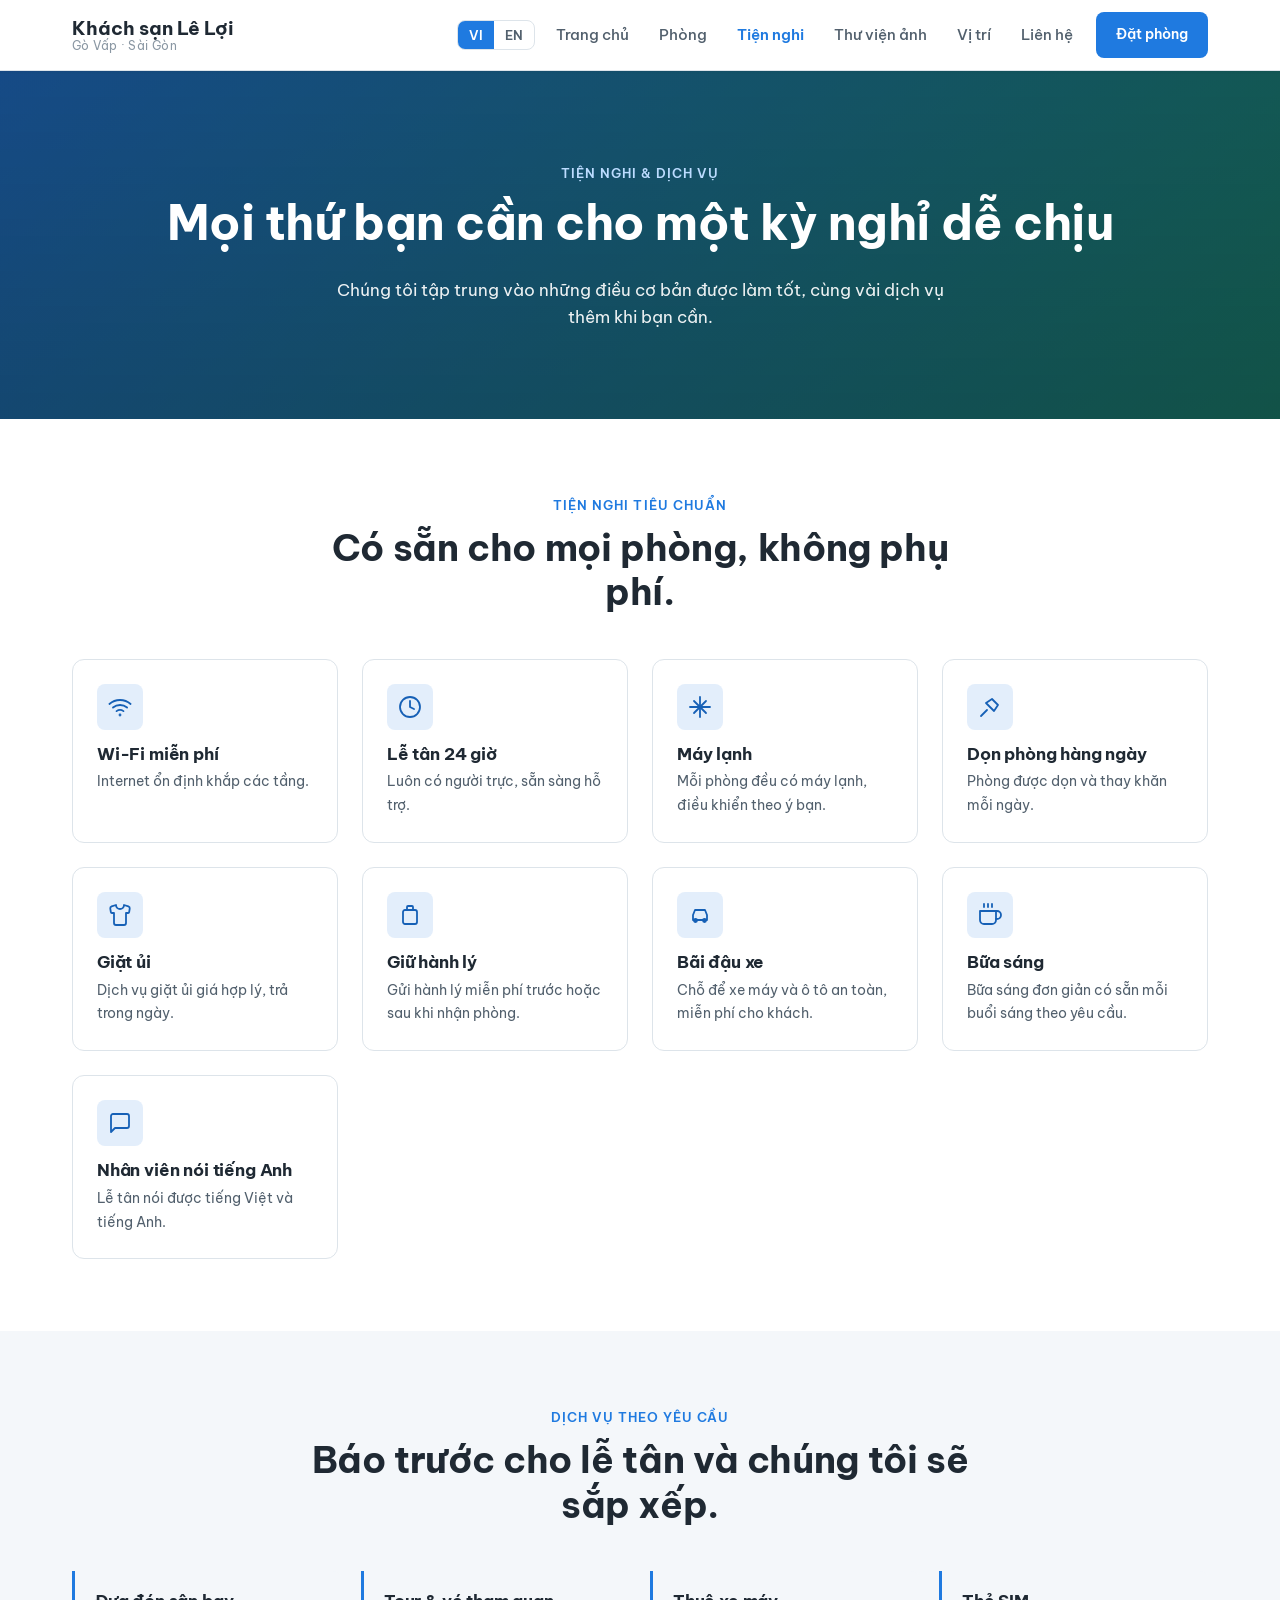
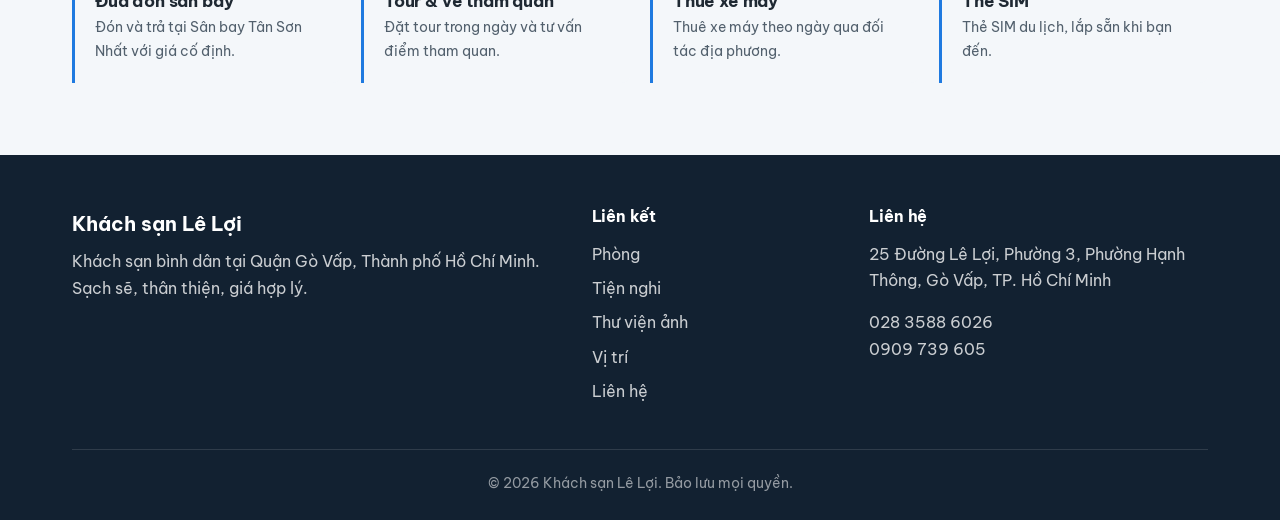
==== amenities.html @ 5da3d894 "Rebrand to Le Loi Hotel with real address and phone numbers - Rename hotel from Khách sạn Đại Nghĩa " ====
<!doctype html>
<html lang="vi">
<head>
  <meta charset="utf-8">
  <meta name="viewport" content="width=device-width, initial-scale=1">
  <title>Tiện nghi — Khách sạn Lê Lợi</title>
  <meta name="description" content="Wi-Fi miễn phí, lễ tân 24 giờ, máy lạnh, dọn phòng hàng ngày và nhiều tiện nghi khác.">
  <meta name="theme-color" content="#1f7ae0">
  <link rel="icon" href="data:image/svg+xml,%3Csvg xmlns='http://www.w3.org/2000/svg' viewBox='0 0 100 100'%3E%3Crect width='100' height='100' rx='20' fill='%231f7ae0'/%3E%3Ctext x='50' y='70' font-family='Segoe UI,sans-serif' font-size='58' font-weight='700' fill='white' text-anchor='middle'%3EL%3C/text%3E%3C/svg%3E">
  <link rel="preconnect" href="https://fonts.googleapis.com">
  <link rel="preconnect" href="https://fonts.gstatic.com" crossorigin>
  <link href="https://fonts.googleapis.com/css2?family=Be+Vietnam+Pro:wght@400;500;600;700&display=swap" rel="stylesheet">
  <link rel="stylesheet" href="css/style.css">
</head>
<body data-title-key="meta.title.amen">
  <!-- NAV -->
  <header class="nav" role="banner">
    <div class="container">
      <div class="nav__inner">
        <a href="index.html" class="nav__brand">
          <span class="nav__brand-name">Khách sạn Lê Lợi</span>
          <span class="nav__brand-tag" data-i18n="brand.tag">Gò Vấp · Sài Gòn</span>
        </a>
        <div class="nav__right">
          <div class="lang-switch" role="group" aria-label="Language">
            <button class="lang-switch__btn is-active" data-lang="vi" type="button">VI</button>
            <button class="lang-switch__btn" data-lang="en" type="button">EN</button>
          </div>
          <button class="nav__toggle" type="button" aria-label="Menu" aria-expanded="false">
            <span></span><span></span><span></span>
          </button>
          <nav class="nav__menu" aria-label="Main">
            <a href="index.html" class="nav__link" data-i18n="nav.home">Trang chủ</a>
            <a href="rooms.html" class="nav__link" data-i18n="nav.rooms">Phòng</a>
            <a href="amenities.html" class="nav__link is-active" data-i18n="nav.amenities">Tiện nghi</a>
            <a href="gallery.html" class="nav__link" data-i18n="nav.gallery">Thư viện ảnh</a>
            <a href="location.html" class="nav__link" data-i18n="nav.location">Vị trí</a>
            <a href="contact.html" class="nav__link" data-i18n="nav.contact">Liên hệ</a>
            <a href="index.html#booking" class="btn btn--primary btn--sm nav__cta" data-i18n="nav.book">Đặt phòng</a>
          </nav>
        </div>
      </div>
    </div>
  </header>

  <section class="page-hero">
    <div class="container">
      <span class="eyebrow" data-i18n="amen.eyebrow">Tiện nghi & dịch vụ</span>
      <h1 data-i18n="amen.title">Mọi thứ bạn cần cho một kỳ nghỉ dễ chịu</h1>
      <p data-i18n="amen.lead">Chúng tôi tập trung vào những điều cơ bản được làm tốt, cùng vài dịch vụ thêm khi bạn cần.</p>
    </div>
  </section>

  <section class="section">
    <div class="container">
      <div class="section-header reveal">
        <span class="eyebrow" data-i18n="amen.includedTitle">Tiện nghi tiêu chuẩn</span>
        <h2 data-i18n="amen.includedLead">Có sẵn cho mọi phòng, không phụ phí.</h2>
      </div>
      <div class="feature-grid">
        <div class="feature reveal"><div class="feature__icon"><svg viewBox="0 0 24 24" fill="none" stroke="currentColor" stroke-width="1.8" stroke-linecap="round" stroke-linejoin="round"><path d="M5 12.55a11 11 0 0 1 14.08 0"/><path d="M1.42 9a16 16 0 0 1 21.16 0"/><path d="M8.53 16.11a6 6 0 0 1 6.95 0"/><circle cx="12" cy="20" r="0.5" fill="currentColor"/></svg></div><h3 data-i18n="amen.wifi">Wi-Fi miễn phí</h3><p data-i18n="amen.wifiP">Internet ổn định khắp các tầng.</p></div>
        <div class="feature reveal"><div class="feature__icon"><svg viewBox="0 0 24 24" fill="none" stroke="currentColor" stroke-width="1.8" stroke-linecap="round" stroke-linejoin="round"><circle cx="12" cy="12" r="10"/><polyline points="12 6 12 12 16 14"/></svg></div><h3 data-i18n="amen.desk">Lễ tân 24 giờ</h3><p data-i18n="amen.deskP">Luôn có người trực, sẵn sàng hỗ trợ.</p></div>
        <div class="feature reveal"><div class="feature__icon"><svg viewBox="0 0 24 24" fill="none" stroke="currentColor" stroke-width="1.8" stroke-linecap="round" stroke-linejoin="round"><line x1="2" y1="12" x2="22" y2="12"/><line x1="12" y1="2" x2="12" y2="22"/><path d="M6 6l12 12M18 6L6 18"/></svg></div><h3 data-i18n="amen.ac">Máy lạnh</h3><p data-i18n="amen.acP">Mỗi phòng đều có máy lạnh, điều khiển theo ý bạn.</p></div>
        <div class="feature reveal"><div class="feature__icon"><svg viewBox="0 0 24 24" fill="none" stroke="currentColor" stroke-width="1.8" stroke-linecap="round" stroke-linejoin="round"><path d="M3 21l6-6"/><path d="M14 4l6 6-4 6-8-8z"/></svg></div><h3 data-i18n="amen.clean">Dọn phòng hàng ngày</h3><p data-i18n="amen.cleanP">Phòng được dọn và thay khăn mỗi ngày.</p></div>
        <div class="feature reveal"><div class="feature__icon"><svg viewBox="0 0 24 24" fill="none" stroke="currentColor" stroke-width="1.8" stroke-linecap="round" stroke-linejoin="round"><path d="M20.38 3.46 16 2a4 4 0 0 1-8 0L3.62 3.46a2 2 0 0 0-1.34 2.23l.58 3.47a1 1 0 0 0 .99.84H6v10a2 2 0 0 0 2 2h8a2 2 0 0 0 2-2V10h2.15a1 1 0 0 0 .99-.84l.58-3.47a2 2 0 0 0-1.34-2.23z"/></svg></div><h3 data-i18n="amen.laundry">Giặt ủi</h3><p data-i18n="amen.laundryP">Dịch vụ giặt ủi giá hợp lý, trả trong ngày.</p></div>
        <div class="feature reveal"><div class="feature__icon"><svg viewBox="0 0 24 24" fill="none" stroke="currentColor" stroke-width="1.8" stroke-linecap="round" stroke-linejoin="round"><rect x="5" y="7" width="14" height="14" rx="2"/><path d="M9 7V4a1 1 0 0 1 1-1h4a1 1 0 0 1 1 1v3"/></svg></div><h3 data-i18n="amen.luggage">Giữ hành lý</h3><p data-i18n="amen.luggageP">Gửi hành lý miễn phí trước hoặc sau khi nhận phòng.</p></div>
        <div class="feature reveal"><div class="feature__icon"><svg viewBox="0 0 24 24" fill="none" stroke="currentColor" stroke-width="1.8" stroke-linecap="round" stroke-linejoin="round"><path d="M5 17h14M5 17v-5l2-5h10l2 5v5"/><circle cx="7.5" cy="17.5" r="1.5"/><circle cx="16.5" cy="17.5" r="1.5"/></svg></div><h3 data-i18n="amen.parking">Bãi đậu xe</h3><p data-i18n="amen.parkingP">Chỗ để xe máy và ô tô an toàn, miễn phí cho khách.</p></div>
        <div class="feature reveal"><div class="feature__icon"><svg viewBox="0 0 24 24" fill="none" stroke="currentColor" stroke-width="1.8" stroke-linecap="round" stroke-linejoin="round"><path d="M18 8h1a4 4 0 0 1 0 8h-1"/><path d="M2 8h16v9a4 4 0 0 1-4 4H6a4 4 0 0 1-4-4z"/><line x1="6" y1="1" x2="6" y2="4"/><line x1="10" y1="1" x2="10" y2="4"/><line x1="14" y1="1" x2="14" y2="4"/></svg></div><h3 data-i18n="amen.breakfast">Bữa sáng</h3><p data-i18n="amen.breakfastP">Bữa sáng đơn giản có sẵn mỗi buổi sáng theo yêu cầu.</p></div>
        <div class="feature reveal"><div class="feature__icon"><svg viewBox="0 0 24 24" fill="none" stroke="currentColor" stroke-width="1.8" stroke-linecap="round" stroke-linejoin="round"><path d="M21 15a2 2 0 0 1-2 2H7l-4 4V5a2 2 0 0 1 2-2h14a2 2 0 0 1 2 2z"/></svg></div><h3 data-i18n="amen.english">Nhân viên nói tiếng Anh</h3><p data-i18n="amen.englishP">Lễ tân nói được tiếng Việt và tiếng Anh.</p></div>
      </div>
    </div>
  </section>

  <section class="section section--soft">
    <div class="container">
      <div class="section-header reveal">
        <span class="eyebrow" data-i18n="amen.servTitle">Dịch vụ theo yêu cầu</span>
        <h2 data-i18n="amen.servLead">Báo trước cho lễ tân và chúng tôi sẽ sắp xếp.</h2>
      </div>
      <div class="services-list reveal">
        <div class="service-item"><h4 data-i18n="amen.airport">Đưa đón sân bay</h4><p data-i18n="amen.airportP">Đón và trả tại Sân bay Tân Sơn Nhất với giá cố định.</p></div>
        <div class="service-item"><h4 data-i18n="amen.tour">Tour & vé tham quan</h4><p data-i18n="amen.tourP">Đặt tour trong ngày và tư vấn điểm tham quan.</p></div>
        <div class="service-item"><h4 data-i18n="amen.moto">Thuê xe máy</h4><p data-i18n="amen.motoP">Thuê xe máy theo ngày qua đối tác địa phương.</p></div>
        <div class="service-item"><h4 data-i18n="amen.sim">Thẻ SIM</h4><p data-i18n="amen.simP">Thẻ SIM du lịch, lắp sẵn khi bạn đến.</p></div>
      </div>
    </div>
  </section>


  <!-- FOOTER -->
  <footer class="footer">
    <div class="container">
      <div class="footer__grid">
        <div>
          <div class="footer__brand-name">Khách sạn Lê Lợi</div>
          <p data-i18n="foot.about">Khách sạn bình dân tại Quận Gò Vấp, Thành phố Hồ Chí Minh. Sạch sẽ, thân thiện, giá hợp lý.</p>
        </div>
        <div>
          <h4 data-i18n="foot.links">Liên kết</h4>
          <ul class="footer__links">
            <li><a href="rooms.html" data-i18n="nav.rooms">Phòng</a></li>
            <li><a href="amenities.html" data-i18n="nav.amenities">Tiện nghi</a></li>
            <li><a href="gallery.html" data-i18n="nav.gallery">Thư viện ảnh</a></li>
            <li><a href="location.html" data-i18n="nav.location">Vị trí</a></li>
            <li><a href="contact.html" data-i18n="nav.contact">Liên hệ</a></li>
          </ul>
        </div>
        <div>
          <h4 data-i18n="foot.contact">Liên hệ</h4>
          <p data-i18n="foot.addr">Đường Lê Lợi, Quận Gò Vấp, TP. Hồ Chí Minh</p>
          <p>028 3588 6026<br>0909 739 605</p>
        </div>
      </div>
      <div class="footer__bottom">
        © <span data-year>2026</span> Khách sạn Lê Lợi. <span data-i18n="foot.rights">Bảo lưu mọi quyền.</span>
      </div>
    </div>
  </footer>

  <script src="js/i18n.js"></script>
  <script src="js/main.js"></script>
  <script src="js/booking.js"></script>

</body>
</html>
---- css/style.css ----
/* ==========================================================================
   Khách sạn Đại Nghĩa — Stylesheet
   Budget-friendly - clean, friendly, trustworthy. Blue accent.
   ========================================================================== */

/* --------------------------------------------------------------------------
   1. Design Tokens
   -------------------------------------------------------------------------- */
:root {
  /* Colors — clean & practical, blue accent signals trust/value */
  --color-bg: #ffffff;
  --color-bg-soft: #f4f7fa;
  --color-bg-muted: #eaf0f6;
  --color-text: #1f2933;
  --color-text-muted: #52606d;
  --color-text-light: #8a97a3;
  --color-accent: #1f7ae0;
  --color-accent-dark: #1660b6;
  --color-accent-soft: #e3eefb;
  --color-secondary: #16a34a;       /* green for "available / included" cues */
  --color-secondary-soft: #e4f6ea;
  --color-border: #dde4ea;
  --color-overlay: rgba(255, 255, 255, 0.95);
  --color-shadow: rgba(31, 41, 51, 0.07);
  --color-shadow-strong: rgba(31, 41, 51, 0.14);
  --color-success: #16a34a;
  --color-error: #d64545;

  /* Typography — friendly, legible, free of luxury serif */
  --font-heading: 'Be Vietnam Pro', 'Segoe UI', system-ui, sans-serif;
  --font-body: 'Be Vietnam Pro', 'Segoe UI', system-ui, sans-serif;

  /* Spacing */
  --section-padding-y: 72px;
  --section-padding-y-mobile: 44px;
  --container-max: 1180px;
  --container-pad: 22px;

  /* Effects — softer, simpler than luxury build */
  --radius-sm: 8px;
  --radius-md: 12px;
  --radius-lg: 16px;
  --radius-xl: 22px;
  --shadow-sm: 0 1px 3px var(--color-shadow);
  --shadow-md: 0 4px 16px var(--color-shadow);
  --shadow-lg: 0 10px 30px var(--color-shadow-strong);
  --transition: 200ms cubic-bezier(0.4, 0, 0.2, 1);
  --transition-slow: 400ms cubic-bezier(0.4, 0, 0.2, 1);
}

/* --------------------------------------------------------------------------
   2. Reset & Base
   -------------------------------------------------------------------------- */
*, *::before, *::after { box-sizing: border-box; }

html { scroll-behavior: smooth; -webkit-text-size-adjust: 100%; }

body {
  margin: 0;
  font-family: var(--font-body);
  font-size: 16px;
  line-height: 1.65;
  color: var(--color-text);
  background: var(--color-bg);
  -webkit-font-smoothing: antialiased;
  -moz-osx-font-smoothing: grayscale;
}

h1, h2, h3, h4 {
  font-family: var(--font-heading);
  font-weight: 700;
  line-height: 1.2;
  margin: 0 0 0.5em;
  color: var(--color-text);
  letter-spacing: -0.01em;
}
h1 { font-size: clamp(2rem, 5vw, 3rem); }
h2 { font-size: clamp(1.6rem, 3.5vw, 2.3rem); }
h3 { font-size: 1.25rem; }
h4 { font-size: 1.05rem; }

p { margin: 0 0 1rem; }
a { color: var(--color-accent); text-decoration: none; transition: color var(--transition); }
a:hover { color: var(--color-accent-dark); }
img { max-width: 100%; display: block; }
ul { margin: 0; padding: 0; list-style: none; }

:focus-visible {
  outline: 3px solid var(--color-accent);
  outline-offset: 2px;
  border-radius: 3px;
}

/* --------------------------------------------------------------------------
   3. Layout helpers
   -------------------------------------------------------------------------- */
.container {
  width: 100%;
  max-width: var(--container-max);
  margin: 0 auto;
  padding: 0 var(--container-pad);
}

.section { padding: var(--section-padding-y) 0; }
.section--soft { background: var(--color-bg-soft); }
.section--muted { background: var(--color-bg-muted); }

.section-header { max-width: 680px; margin: 0 auto 44px; text-align: center; }
.section-header p { color: var(--color-text-muted); font-size: 1.05rem; }

.eyebrow {
  display: inline-block;
  font-size: 0.8rem;
  font-weight: 600;
  letter-spacing: 0.08em;
  text-transform: uppercase;
  color: var(--color-accent);
  margin-bottom: 10px;
}

@media (max-width: 768px) {
  .section { padding: var(--section-padding-y-mobile) 0; }
}

/* --------------------------------------------------------------------------
   4. Buttons
   -------------------------------------------------------------------------- */
.btn {
  display: inline-flex;
  align-items: center;
  justify-content: center;
  gap: 8px;
  font-family: var(--font-body);
  font-size: 0.98rem;
  font-weight: 600;
  padding: 13px 26px;
  border: 2px solid transparent;
  border-radius: var(--radius-sm);
  cursor: pointer;
  transition: all var(--transition);
  white-space: nowrap;
  text-align: center;
}
.btn--primary { background: var(--color-accent); color: #fff; }
.btn--primary:hover { background: var(--color-accent-dark); color: #fff; transform: translateY(-1px); }
.btn--outline { background: transparent; color: var(--color-accent); border-color: var(--color-accent); }
.btn--outline:hover { background: var(--color-accent); color: #fff; }
.btn--ghost { background: var(--color-accent-soft); color: var(--color-accent-dark); }
.btn--ghost:hover { background: var(--color-accent); color: #fff; }
.btn--sm { padding: 9px 18px; font-size: 0.9rem; }
.btn--block { width: 100%; }

/* --------------------------------------------------------------------------
   5. Navigation
   -------------------------------------------------------------------------- */
.nav {
  position: sticky;
  top: 0;
  z-index: 100;
  background: var(--color-bg);
  border-bottom: 1px solid var(--color-border);
  box-shadow: var(--shadow-sm);
}
.nav__inner {
  display: flex;
  align-items: center;
  justify-content: space-between;
  gap: 16px;
  height: 70px;
}
.nav__brand { display: flex; flex-direction: column; line-height: 1.15; }
.nav__brand-name { font-family: var(--font-heading); font-weight: 700; font-size: 1.18rem; color: var(--color-text); }
.nav__brand-tag { font-size: 0.72rem; color: var(--color-text-light); letter-spacing: 0.04em; }

.nav__menu { display: flex; align-items: center; gap: 4px; }
.nav__link {
  padding: 8px 13px;
  border-radius: var(--radius-sm);
  color: var(--color-text-muted);
  font-weight: 500;
  font-size: 0.95rem;
  transition: all var(--transition);
}
.nav__link:hover { color: var(--color-accent); background: var(--color-accent-soft); }
.nav__link.is-active { color: var(--color-accent); font-weight: 600; }
.nav__cta { margin-left: 6px; color: #fff; }
.nav__cta:hover { color: #fff; }

/* Nav right group (lang switch + hamburger + menu) */
.nav__right {
  display: flex;
  align-items: center;
  gap: 8px;
}

/* Language toggle */
.lang-switch {
  display: inline-flex;
  border: 1.5px solid var(--color-border);
  border-radius: var(--radius-sm);
  overflow: hidden;
}
.lang-switch__btn {
  border: none;
  background: transparent;
  padding: 6px 11px;
  font-family: var(--font-body);
  font-size: 0.82rem;
  font-weight: 600;
  color: var(--color-text-muted);
  cursor: pointer;
  transition: all var(--transition);
}
.lang-switch__btn.is-active { background: var(--color-accent); color: #fff; }

.nav__toggle {
  display: none;
  flex-direction: column;
  gap: 5px;
  background: none;
  border: none;
  cursor: pointer;
  padding: 8px;
}
.nav__toggle span {
  width: 24px; height: 2px;
  background: var(--color-text);
  border-radius: 2px;
  transition: all var(--transition);
}

@media (max-width: 860px) {
  .nav__toggle { display: flex; }
  .nav__menu {
    position: fixed;
    top: 70px; left: 0; right: 0;
    flex-direction: column;
    align-items: stretch;
    background: var(--color-bg);
    padding: 16px var(--container-pad) 28px;
    gap: 6px;
    border-bottom: 1px solid var(--color-border);
    box-shadow: var(--shadow-md);
    transform: translateY(-130%);
    transition: transform var(--transition-slow);
    max-height: calc(100vh - 70px);
    overflow-y: auto;
  }
  .nav__menu.is-open { transform: translateY(0); }
  .nav__link { padding: 12px 14px; font-size: 1.02rem; }
  .nav__cta { margin: 8px 0 0; }
}

/* --------------------------------------------------------------------------
   6. Hero
   -------------------------------------------------------------------------- */
.hero {
  position: relative;
  background:
    linear-gradient(180deg, rgba(15, 40, 70, 0.62), rgba(15, 40, 70, 0.72)),
    var(--hero-img, linear-gradient(135deg, #1f7ae0, #16a34a)) center/cover no-repeat;
  color: #fff;
  padding: clamp(56px, 9vw, 104px) 0;
}
.hero__grid { display: grid; grid-template-columns: 1.1fr 0.9fr; gap: 44px; align-items: center; }
.hero__copy { max-width: 620px; }
.hero h1 { color: #fff; }
.hero__lead { font-size: 1.1rem; color: rgba(255,255,255,0.92); margin-bottom: 26px; }
.hero .eyebrow { color: #bcdcff; }
.hero__meta { display: flex; gap: 28px; margin-top: 30px; flex-wrap: wrap; }
.hero__meta-item { display: flex; flex-direction: column; }
.hero__meta-item .label { font-size: 0.74rem; text-transform: uppercase; letter-spacing: 0.06em; color: rgba(255,255,255,0.7); }
.hero__meta-item .value { font-weight: 600; font-size: 1.02rem; }

@media (max-width: 860px) {
  .hero__grid { grid-template-columns: 1fr; }
}

/* --------------------------------------------------------------------------
   7. Booking widget
   -------------------------------------------------------------------------- */
.booking-card {
  background: #fff;
  border-radius: var(--radius-lg);
  box-shadow: var(--shadow-lg);
  padding: 26px;
  color: var(--color-text);
}
.booking-card h3 { margin-bottom: 4px; }
.booking-card__sub { font-size: 0.88rem; color: var(--color-text-muted); margin-bottom: 18px; }
.booking-grid { display: grid; grid-template-columns: 1fr 1fr; gap: 14px; }
.field { display: flex; flex-direction: column; gap: 5px; margin-bottom: 14px; }
.field--full { grid-column: 1 / -1; }
.field label { font-size: 0.82rem; font-weight: 600; color: var(--color-text-muted); }
.field input, .field select, .field textarea {
  font-family: var(--font-body);
  font-size: 0.95rem;
  padding: 11px 13px;
  border: 1.5px solid var(--color-border);
  border-radius: var(--radius-sm);
  background: #fff;
  color: var(--color-text);
  transition: border-color var(--transition);
  width: 100%;
}
.field input:focus, .field select:focus, .field textarea:focus {
  outline: none;
  border-color: var(--color-accent);
}
.field--error input, .field--error select, .field--error textarea { border-color: var(--color-error); }
.field__error { color: var(--color-error); font-size: 0.8rem; min-height: 1em; }

/* --------------------------------------------------------------------------
   8. Cards / grids
   -------------------------------------------------------------------------- */
.card-grid { display: grid; grid-template-columns: repeat(auto-fit, minmax(280px, 1fr)); gap: 26px; }

.room-card {
  background: #fff;
  border: 1px solid var(--color-border);
  border-radius: var(--radius-lg);
  overflow: hidden;
  display: flex;
  flex-direction: column;
  transition: transform var(--transition), box-shadow var(--transition);
}
.room-card:hover { transform: translateY(-4px); box-shadow: var(--shadow-md); }
.room-card__img { aspect-ratio: 4 / 3; background: var(--color-bg-muted) center/cover no-repeat; position: relative; }
.room-card__badge {
  position: absolute; top: 12px; left: 12px;
  background: var(--color-secondary); color: #fff;
  font-size: 0.72rem; font-weight: 600;
  padding: 4px 10px; border-radius: 100px;
}
.room-card__body { padding: 20px; display: flex; flex-direction: column; flex: 1; }
.room-card__title { display: flex; justify-content: space-between; align-items: baseline; gap: 10px; margin-bottom: 6px; }
.room-card__title h3 { margin: 0; }
.room-card__price { font-weight: 700; color: var(--color-accent); white-space: nowrap; }
.room-card__price small { font-weight: 500; color: var(--color-text-light); font-size: 0.78rem; }
.room-card__desc { color: var(--color-text-muted); font-size: 0.92rem; margin-bottom: 14px; }
.room-card__meta { display: flex; gap: 14px; font-size: 0.84rem; color: var(--color-text-muted); margin-bottom: 16px; flex-wrap: wrap; }
.room-card__meta span { display: inline-flex; align-items: center; gap: 5px; }
.room-card .btn { margin-top: auto; }

/* Feature grid (amenities / why-us) */
.feature-grid { display: grid; grid-template-columns: repeat(auto-fit, minmax(240px, 1fr)); gap: 24px; }
.feature {
  background: #fff;
  border: 1px solid var(--color-border);
  border-radius: var(--radius-md);
  padding: 24px;
  transition: transform var(--transition), box-shadow var(--transition);
}
.feature:hover { transform: translateY(-3px); box-shadow: var(--shadow-md); }
.feature__icon {
  width: 46px; height: 46px;
  display: grid; place-items: center;
  background: var(--color-accent-soft);
  color: var(--color-accent-dark);
  border-radius: var(--radius-sm);
  margin-bottom: 14px;
}
.feature__icon svg { width: 24px; height: 24px; }
.feature h3 { font-size: 1.08rem; margin-bottom: 6px; }
.feature p { font-size: 0.9rem; color: var(--color-text-muted); margin: 0; }

/* Services list */
.services-list { display: grid; grid-template-columns: repeat(auto-fit, minmax(260px, 1fr)); gap: 20px; }
.service-item { padding: 20px; border-left: 3px solid var(--color-accent); background: var(--color-bg-soft); border-radius: 0 var(--radius-sm) var(--radius-sm) 0; }
.service-item h4 { margin-bottom: 5px; }
.service-item p { font-size: 0.9rem; color: var(--color-text-muted); margin: 0; }

/* --------------------------------------------------------------------------
   9. Welcome / split sections
   -------------------------------------------------------------------------- */
.welcome__grid, .split__grid { display: grid; grid-template-columns: 1fr 1fr; gap: 48px; align-items: center; }
.welcome__image img, .split__image img { border-radius: var(--radius-lg); box-shadow: var(--shadow-md); width: 100%; }
.split__image { aspect-ratio: 4 / 3; border-radius: var(--radius-lg); background: var(--color-bg-muted) center/cover; box-shadow: var(--shadow-md); }
@media (max-width: 860px) {
  .welcome__grid, .split__grid { grid-template-columns: 1fr; gap: 28px; }
}

/* --------------------------------------------------------------------------
   10. Page hero (subpages)
   -------------------------------------------------------------------------- */
.page-hero {
  background:
    linear-gradient(rgba(15, 40, 70, 0.58), rgba(15, 40, 70, 0.66)),
    var(--page-hero-img, linear-gradient(135deg, #1f7ae0, #16a34a)) center/cover no-repeat;
  color: #fff;
  padding: clamp(48px, 7vw, 88px) 0;
  text-align: center;
}
.page-hero h1 { color: #fff; }
.page-hero p { max-width: 640px; margin: 0 auto; color: rgba(255,255,255,0.92); font-size: 1.05rem; }
.page-hero .eyebrow { color: #bcdcff; }

/* --------------------------------------------------------------------------
   11. Filters (rooms / gallery)
   -------------------------------------------------------------------------- */
.filters { display: flex; flex-wrap: wrap; gap: 14px; justify-content: center; margin-bottom: 36px; }
.filters .field { margin: 0; min-width: 160px; }
.filter-tabs { display: flex; flex-wrap: wrap; gap: 8px; justify-content: center; margin-bottom: 32px; }
.filter-tab {
  padding: 8px 18px;
  border: 1.5px solid var(--color-border);
  border-radius: 100px;
  background: #fff;
  font-family: var(--font-body);
  font-weight: 500;
  font-size: 0.9rem;
  color: var(--color-text-muted);
  cursor: pointer;
  transition: all var(--transition);
}
.filter-tab:hover { border-color: var(--color-accent); color: var(--color-accent); }
.filter-tab.is-active { background: var(--color-accent); border-color: var(--color-accent); color: #fff; }

.filter-empty { text-align: center; color: var(--color-text-muted); padding: 40px 0; }

/* --------------------------------------------------------------------------
   12. Gallery
   -------------------------------------------------------------------------- */
.gallery-grid { display: grid; grid-template-columns: repeat(auto-fill, minmax(240px, 1fr)); gap: 14px; }
.gallery-item {
  aspect-ratio: 1 / 1;
  border-radius: var(--radius-md);
  overflow: hidden;
  cursor: pointer;
  background: var(--color-bg-muted);
  border: none;
  padding: 0;
  position: relative;
}
.gallery-item img { width: 100%; height: 100%; object-fit: cover; transition: transform var(--transition-slow); }
.gallery-item:hover img { transform: scale(1.06); }

/* Lightbox */
.lightbox {
  position: fixed; inset: 0; z-index: 200;
  background: rgba(10, 20, 35, 0.92);
  display: none;
  align-items: center; justify-content: center;
  padding: 24px;
}
.lightbox.is-open { display: flex; }
.lightbox__img { max-width: 90vw; max-height: 82vh; border-radius: var(--radius-md); }
.lightbox__btn {
  position: absolute;
  background: rgba(255,255,255,0.14);
  border: none; color: #fff;
  width: 48px; height: 48px;
  border-radius: 50%;
  font-size: 1.5rem; cursor: pointer;
  display: grid; place-items: center;
  transition: background var(--transition);
}
.lightbox__btn:hover { background: rgba(255,255,255,0.28); }
.lightbox__close { top: 20px; right: 20px; }
.lightbox__prev { left: 20px; top: 50%; transform: translateY(-50%); }
.lightbox__next { right: 20px; top: 50%; transform: translateY(-50%); }

/* --------------------------------------------------------------------------
   13. FAQ
   -------------------------------------------------------------------------- */
.faq { max-width: 760px; margin: 0 auto; }
.faq-item { border: 1px solid var(--color-border); border-radius: var(--radius-md); margin-bottom: 12px; overflow: hidden; background: #fff; }
.faq-q {
  width: 100%; text-align: left;
  background: none; border: none;
  padding: 18px 20px;
  font-family: var(--font-heading); font-weight: 600; font-size: 1.02rem;
  color: var(--color-text);
  cursor: pointer;
  display: flex; justify-content: space-between; align-items: center; gap: 14px;
}
.faq-q__icon { transition: transform var(--transition); color: var(--color-accent); flex-shrink: 0; }
.faq-item.is-open .faq-q__icon { transform: rotate(45deg); }
.faq-a { max-height: 0; overflow: hidden; transition: max-height var(--transition-slow); }
.faq-a__inner { padding: 0 20px 18px; color: var(--color-text-muted); font-size: 0.95rem; }

/* --------------------------------------------------------------------------
   14. Testimonials
   -------------------------------------------------------------------------- */
.testimonial-carousel { max-width: 760px; margin: 0 auto; position: relative; text-align: center; }
.testimonial { display: none; }
.testimonial.is-active { display: block; animation: fade 0.5s ease; }
.testimonial__stars { color: #f5a623; margin-bottom: 12px; letter-spacing: 2px; }
.testimonial__quote { font-size: 1.18rem; line-height: 1.6; color: var(--color-text); margin-bottom: 16px; }
.testimonial__author { font-weight: 600; color: var(--color-accent); }
.testimonial__role { font-size: 0.85rem; color: var(--color-text-light); }
.testimonial-dots { display: flex; gap: 8px; justify-content: center; margin-top: 22px; }
.testimonial-dot { width: 10px; height: 10px; border-radius: 50%; border: none; background: var(--color-border); cursor: pointer; transition: background var(--transition); }
.testimonial-dot.is-active { background: var(--color-accent); }
@keyframes fade { from { opacity: 0; } to { opacity: 1; } }

/* --------------------------------------------------------------------------
   15. Attractions
   -------------------------------------------------------------------------- */
.attraction-list { display: grid; grid-template-columns: repeat(auto-fit, minmax(250px, 1fr)); gap: 18px; }
.attraction {
  display: flex; gap: 14px; align-items: flex-start;
  padding: 18px;
  border: 1px solid var(--color-border);
  border-radius: var(--radius-md);
  background: #fff;
}
.attraction__dist { flex-shrink: 0; background: var(--color-accent-soft); color: var(--color-accent-dark); font-weight: 700; font-size: 0.82rem; padding: 8px 10px; border-radius: var(--radius-sm); text-align: center; min-width: 64px; }
.attraction h4 { margin-bottom: 3px; }
.attraction p { font-size: 0.88rem; color: var(--color-text-muted); margin: 0; }

/* --------------------------------------------------------------------------
   16. Contact
   -------------------------------------------------------------------------- */
.contact-grid { display: grid; grid-template-columns: 1.3fr 0.7fr; gap: 40px; align-items: start; }
.contact-aside { background: var(--color-bg-soft); border-radius: var(--radius-lg); padding: 26px; }
.contact-aside h3 { margin-bottom: 14px; }
.contact-detail { display: flex; gap: 12px; margin-bottom: 16px; align-items: flex-start; }
.contact-detail__icon { color: var(--color-accent); flex-shrink: 0; margin-top: 2px; }
.contact-detail__label { font-size: 0.78rem; text-transform: uppercase; letter-spacing: 0.05em; color: var(--color-text-light); }
.contact-detail__value { font-weight: 500; }
.form-note { font-size: 0.82rem; color: var(--color-text-light); margin-top: 4px; }
.form-status { padding: 14px 16px; border-radius: var(--radius-sm); margin-bottom: 16px; display: none; }
.form-status.is-visible { display: block; }
.form-status--success { background: var(--color-secondary-soft); color: var(--color-success); }
@media (max-width: 860px) {
  .contact-grid { grid-template-columns: 1fr; gap: 28px; }
}

/* --------------------------------------------------------------------------
   17. Map
   -------------------------------------------------------------------------- */
.map-embed { border-radius: var(--radius-lg); overflow: hidden; box-shadow: var(--shadow-md); border: 1px solid var(--color-border); }
.map-embed iframe { display: block; width: 100%; height: 420px; border: 0; }

/* --------------------------------------------------------------------------
   18. Modal
   -------------------------------------------------------------------------- */
.modal { position: fixed; inset: 0; z-index: 300; display: none; align-items: center; justify-content: center; padding: 24px; }
.modal.is-open { display: flex; }
.modal__overlay { position: absolute; inset: 0; background: rgba(10, 20, 35, 0.6); }
.modal__dialog {
  position: relative;
  background: #fff;
  border-radius: var(--radius-lg);
  box-shadow: var(--shadow-lg);
  max-width: 480px; width: 100%;
  padding: 32px;
  animation: pop 0.3s ease;
}
@keyframes pop { from { transform: scale(0.94); opacity: 0; } to { transform: scale(1); opacity: 1; } }
.modal__close { position: absolute; top: 14px; right: 14px; background: none; border: none; cursor: pointer; color: var(--color-text-muted); padding: 6px; }
.modal__icon { width: 56px; height: 56px; display: grid; place-items: center; background: var(--color-secondary-soft); color: var(--color-success); border-radius: 50%; margin-bottom: 16px; }
.modal__summary { background: var(--color-bg-soft); border-radius: var(--radius-md); padding: 16px; margin: 18px 0; }
.modal__row { display: flex; justify-content: space-between; padding: 5px 0; font-size: 0.92rem; }
.modal__row .label { color: var(--color-text-muted); }
.modal__row .value { font-weight: 600; }

/* --------------------------------------------------------------------------
   19. Footer
   -------------------------------------------------------------------------- */
.footer { background: #122131; color: rgba(255,255,255,0.78); padding: 52px 0 26px; }
.footer__grid { display: grid; grid-template-columns: 2fr 1fr 1.4fr; gap: 36px; margin-bottom: 36px; }
.footer h4 { color: #fff; font-size: 1rem; margin-bottom: 14px; }
.footer__brand-name { font-family: var(--font-heading); font-weight: 700; font-size: 1.25rem; color: #fff; margin-bottom: 8px; }
.footer a { color: rgba(255,255,255,0.78); }
.footer a:hover { color: #fff; }
.footer__links li { margin-bottom: 8px; }
.footer__bottom { border-top: 1px solid rgba(255,255,255,0.12); padding-top: 22px; font-size: 0.85rem; color: rgba(255,255,255,0.55); text-align: center; }
@media (max-width: 768px) {
  .footer__grid { grid-template-columns: 1fr; gap: 28px; }
}

/* --------------------------------------------------------------------------
   20. Reveal animation
   -------------------------------------------------------------------------- */
.reveal { opacity: 0; transform: translateY(24px); transition: opacity var(--transition-slow), transform var(--transition-slow); }
.reveal.is-visible { opacity: 1; transform: translateY(0); }

/* --------------------------------------------------------------------------
   21. Utilities
   -------------------------------------------------------------------------- */
.text-center { text-align: center; }
.mt-0 { margin-top: 0; }
.cta-band { background: var(--color-accent); color: #fff; text-align: center; padding: 56px 0; }
.cta-band h2 { color: #fff; }
.cta-band p { color: rgba(255,255,255,0.9); max-width: 560px; margin: 0 auto 24px; }
.cta-band .btn--primary { background: #fff; color: var(--color-accent-dark); }
.cta-band .btn--primary:hover { background: var(--color-bg-soft); }

/* Hide elements for the inactive language handled by JS toggling [data-i18n] text;
   elements that only exist in one language can use these helpers. */
[hidden] { display: none !important; }

@media (prefers-reduced-motion: reduce) {
  *, *::before, *::after { animation-duration: 0.01ms !important; transition-duration: 0.01ms !important; }
  .reveal { opacity: 1; transform: none; }
  html { scroll-behavior: auto; }
}
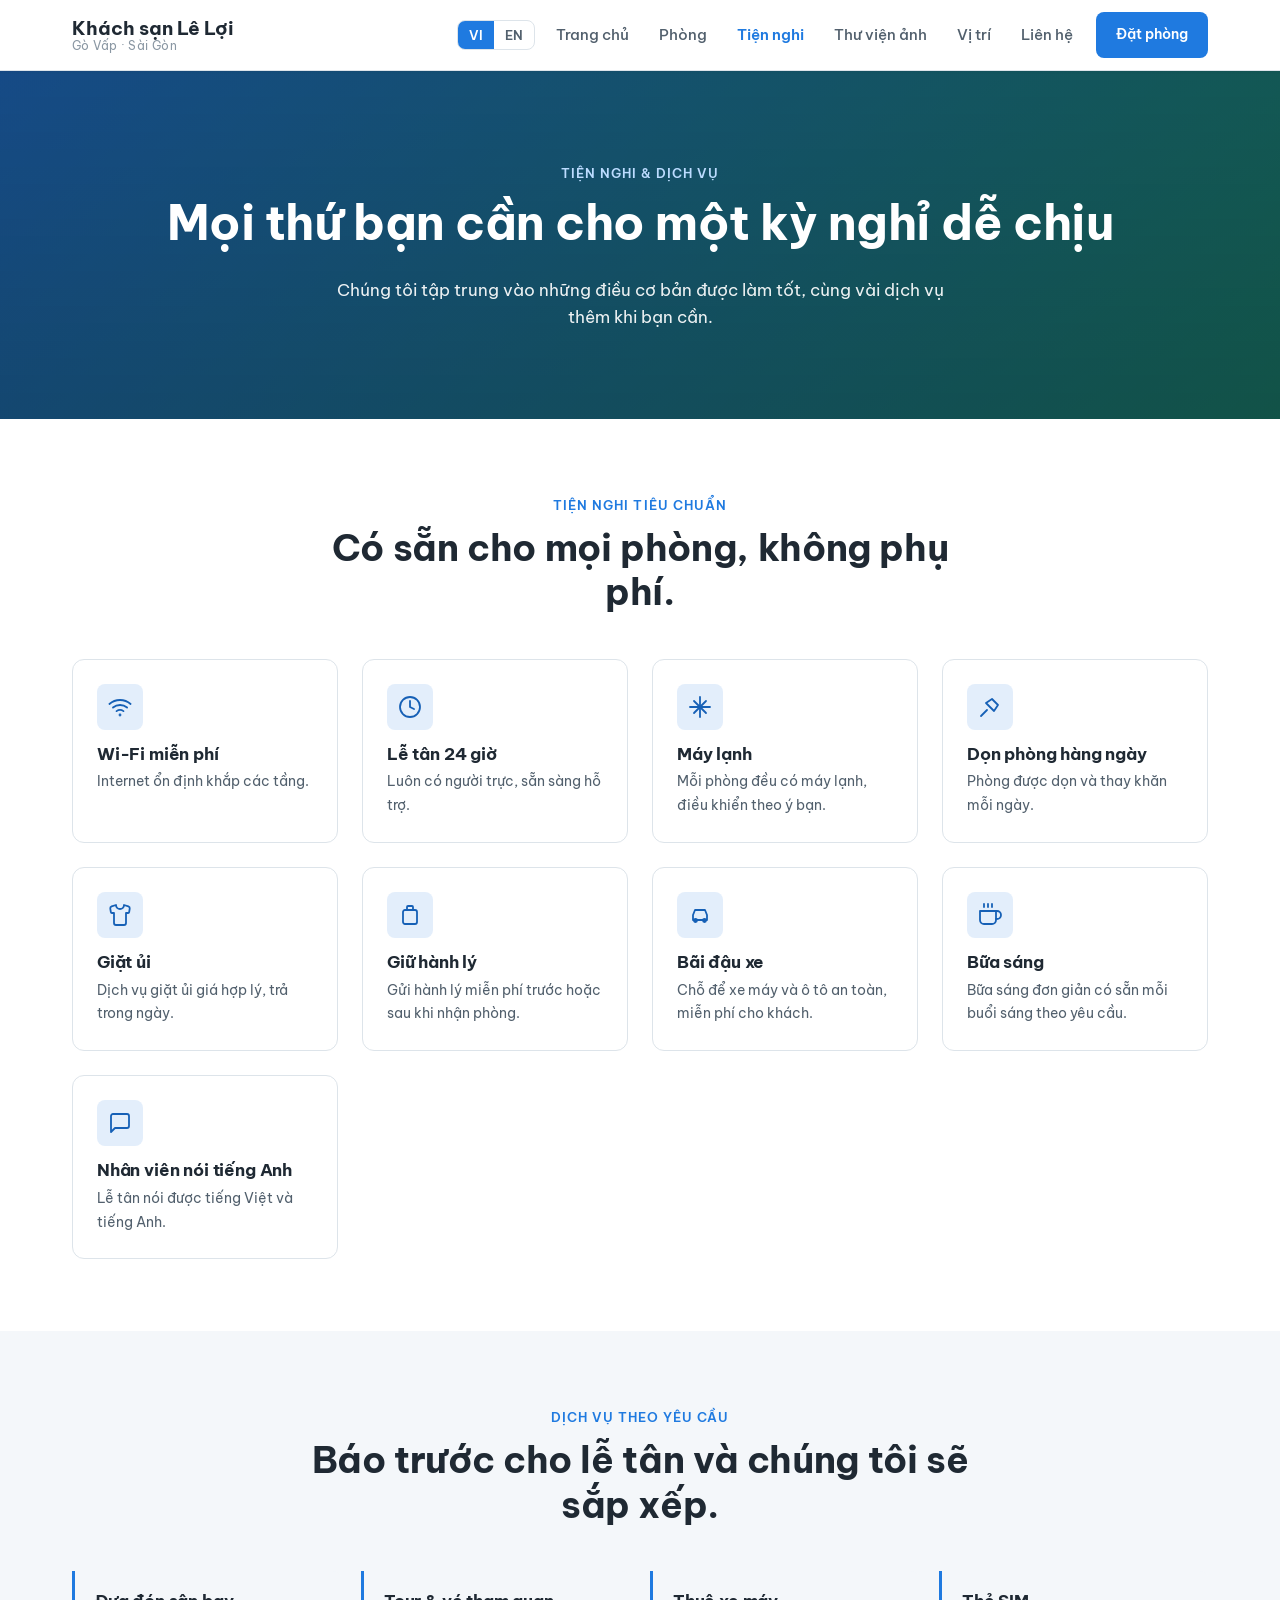
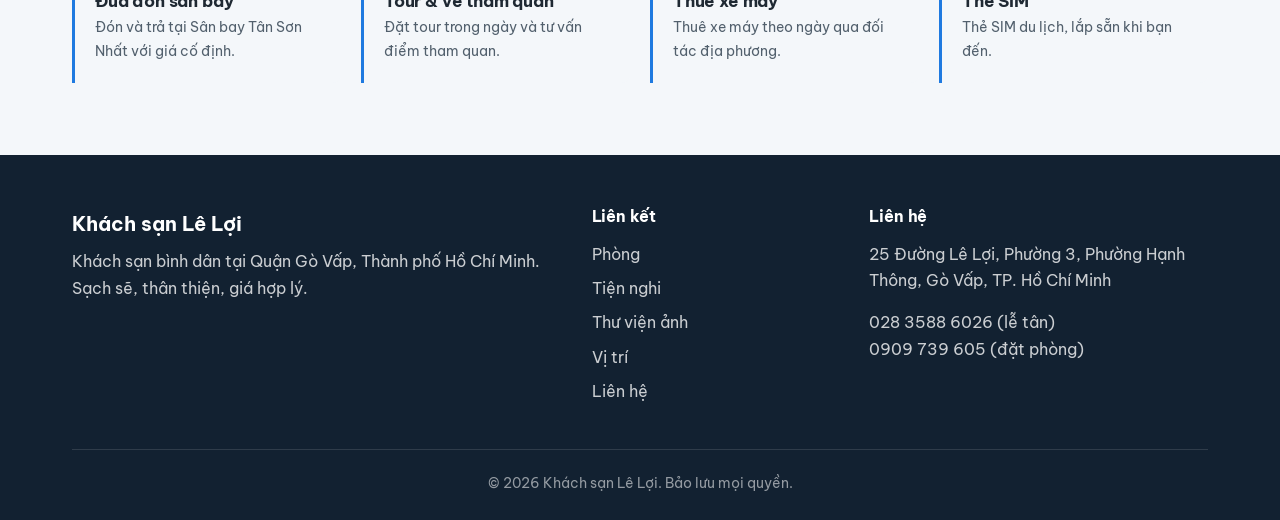
==== commit 68e7ef7c: "Add receptionist/booking labels to footer phone numbers Co-Authored-By: Claude Sonnet 4.6 <noreply@a" ====
--- a/amenities.html
+++ b/amenities.html
@@ -108,7 +108,7 @@
         <div>
           <h4 data-i18n="foot.contact">Liên hệ</h4>
           <p data-i18n="foot.addr">Đường Lê Lợi, Quận Gò Vấp, TP. Hồ Chí Minh</p>
-          <p>028 3588 6026<br>0909 739 605</p>
+          <p>028 3588 6026 (lễ tân)<br>0909 739 605 (đặt phòng)</p>
         </div>
       </div>
       <div class="footer__bottom">
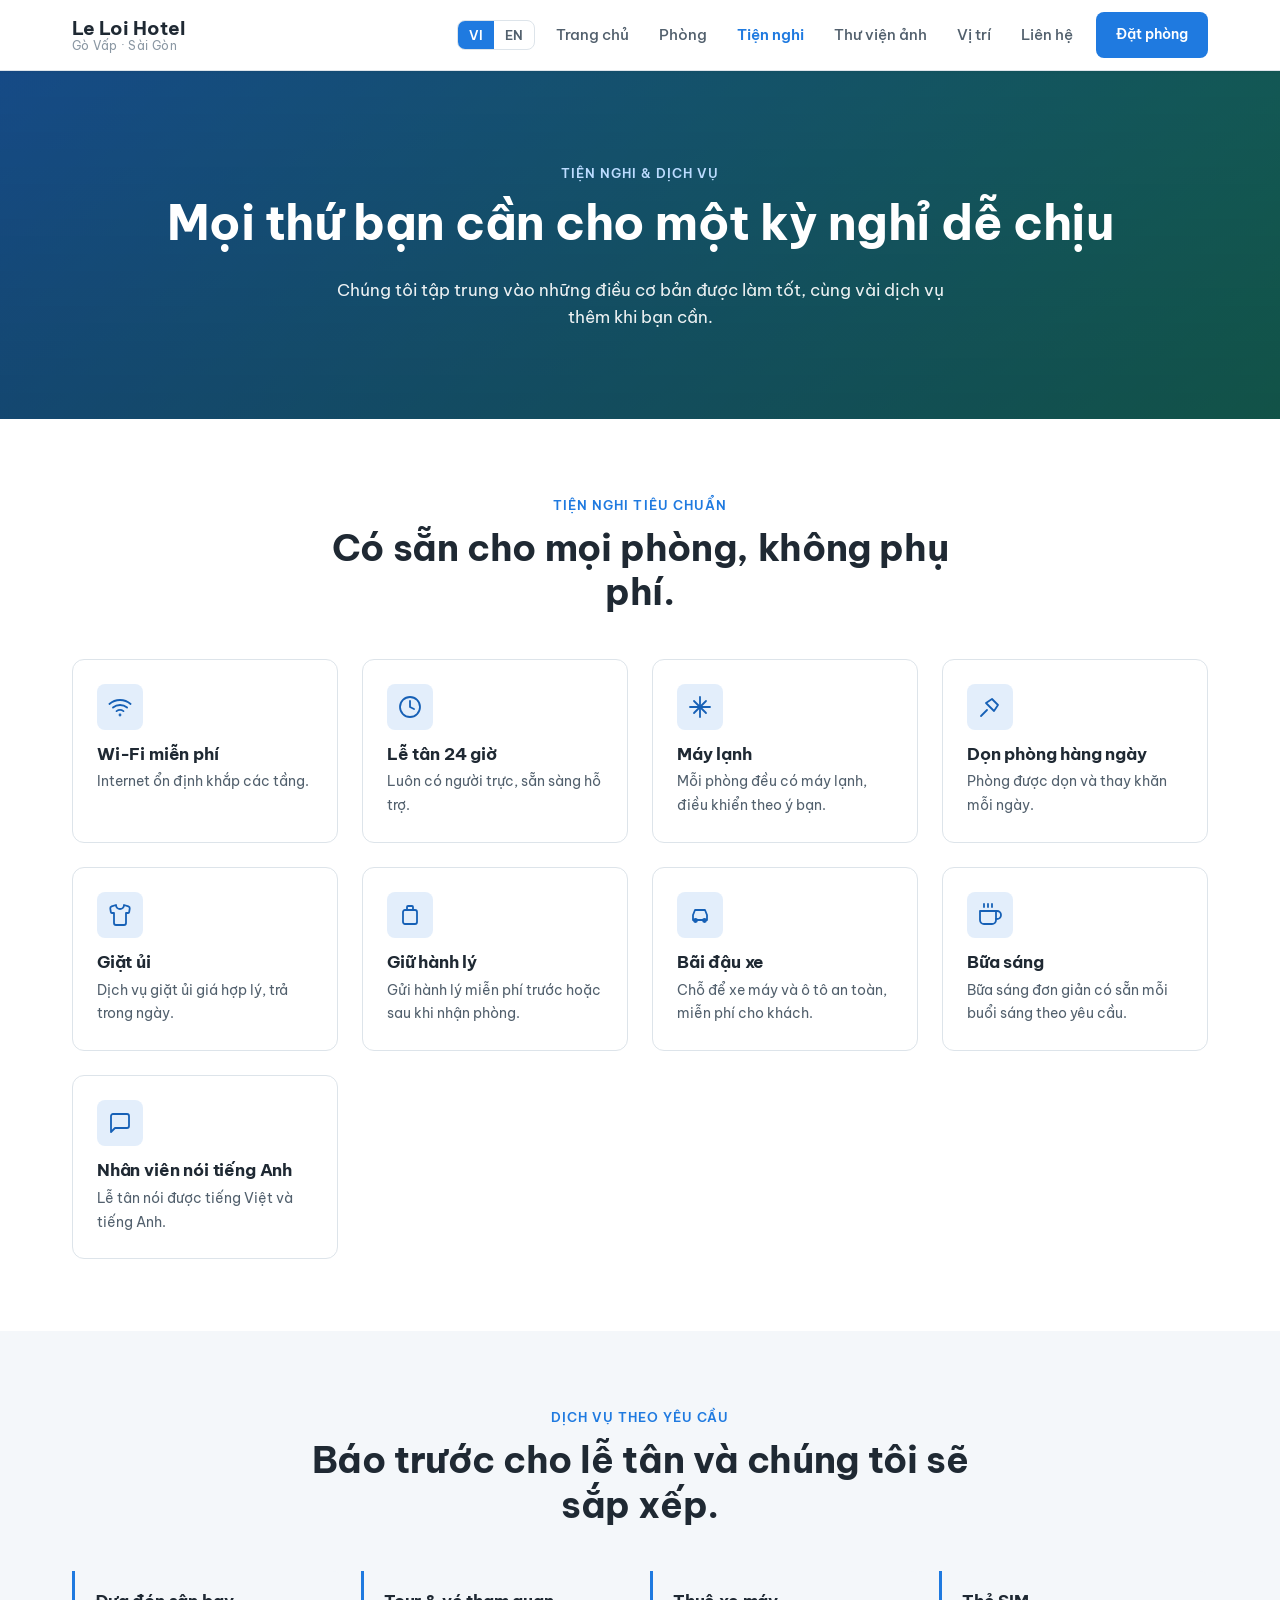
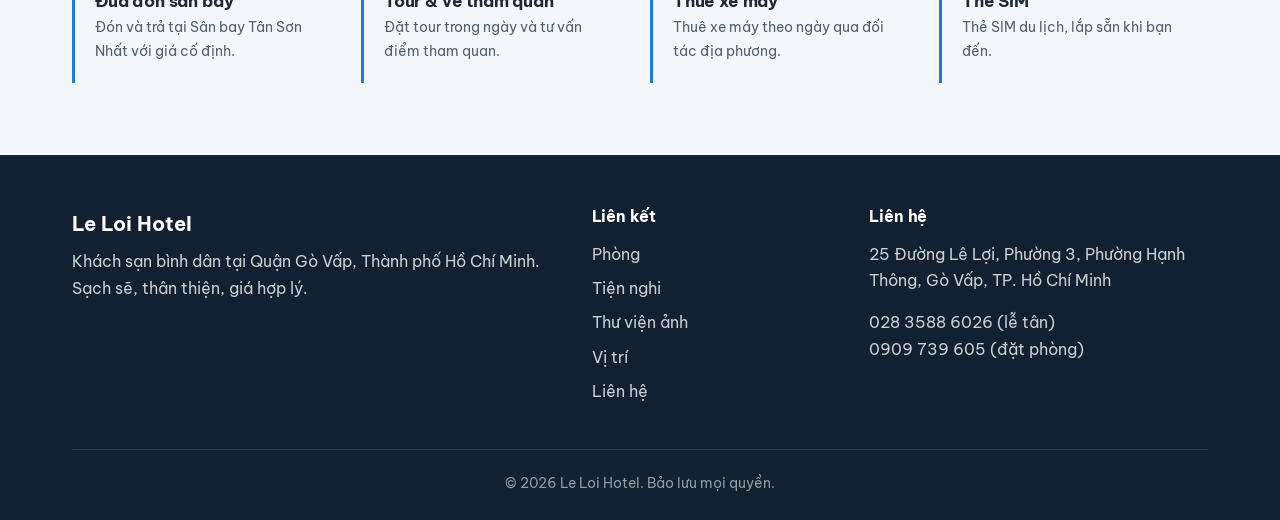
==== commit 36f075c7: "Use "Le Loi Hotel" as the hotel name on the Vietnamese page Co-Authored-By: Claude Sonnet 4.6 <norep" ====
--- a/amenities.html
+++ b/amenities.html
@@ -3,7 +3,7 @@
 <head>
   <meta charset="utf-8">
   <meta name="viewport" content="width=device-width, initial-scale=1">
-  <title>Tiện nghi — Khách sạn Lê Lợi</title>
+  <title>Tiện nghi — Le Loi Hotel</title>
   <meta name="description" content="Wi-Fi miễn phí, lễ tân 24 giờ, máy lạnh, dọn phòng hàng ngày và nhiều tiện nghi khác.">
   <meta name="theme-color" content="#1f7ae0">
   <link rel="icon" href="data:image/svg+xml,%3Csvg xmlns='http://www.w3.org/2000/svg' viewBox='0 0 100 100'%3E%3Crect width='100' height='100' rx='20' fill='%231f7ae0'/%3E%3Ctext x='50' y='70' font-family='Segoe UI,sans-serif' font-size='58' font-weight='700' fill='white' text-anchor='middle'%3EL%3C/text%3E%3C/svg%3E">
@@ -18,7 +18,7 @@
     <div class="container">
       <div class="nav__inner">
         <a href="index.html" class="nav__brand">
-          <span class="nav__brand-name">Khách sạn Lê Lợi</span>
+          <span class="nav__brand-name">Le Loi Hotel</span>
           <span class="nav__brand-tag" data-i18n="brand.tag">Gò Vấp · Sài Gòn</span>
         </a>
         <div class="nav__right">
@@ -92,7 +92,7 @@
     <div class="container">
       <div class="footer__grid">
         <div>
-          <div class="footer__brand-name">Khách sạn Lê Lợi</div>
+          <div class="footer__brand-name">Le Loi Hotel</div>
           <p data-i18n="foot.about">Khách sạn bình dân tại Quận Gò Vấp, Thành phố Hồ Chí Minh. Sạch sẽ, thân thiện, giá hợp lý.</p>
         </div>
         <div>
@@ -112,7 +112,7 @@
         </div>
       </div>
       <div class="footer__bottom">
-        © <span data-year>2026</span> Khách sạn Lê Lợi. <span data-i18n="foot.rights">Bảo lưu mọi quyền.</span>
+        © <span data-year>2026</span> Le Loi Hotel. <span data-i18n="foot.rights">Bảo lưu mọi quyền.</span>
       </div>
     </div>
   </footer>
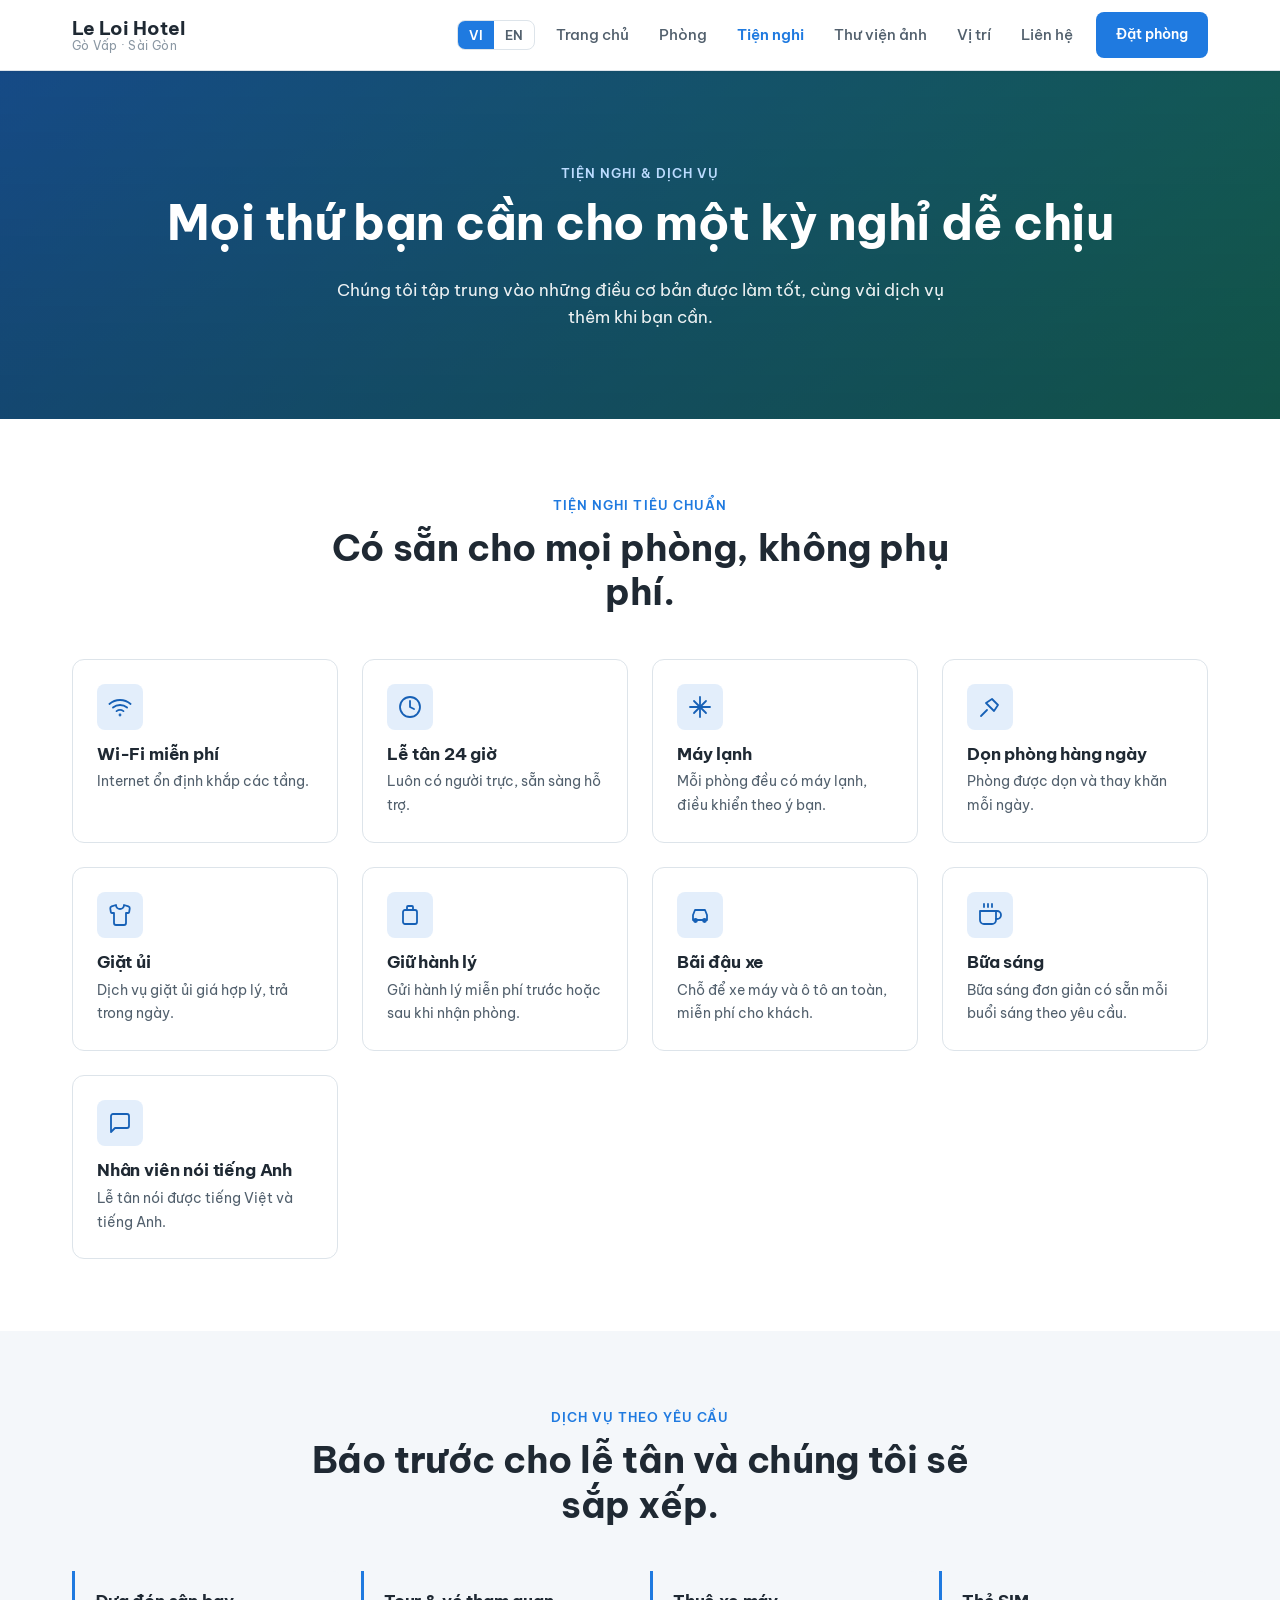
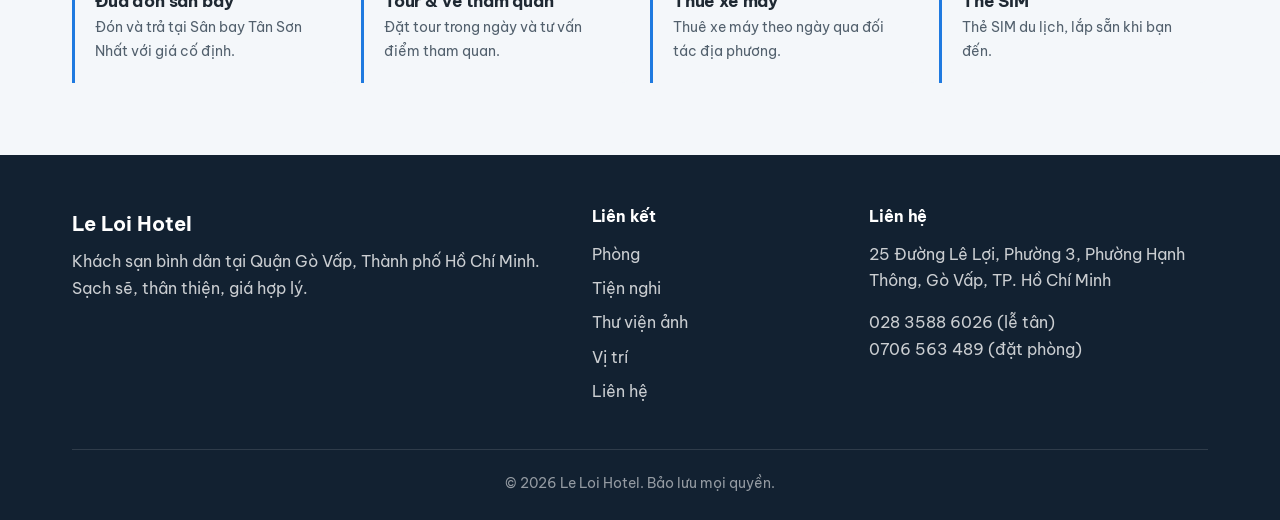
==== commit e69dd7aa: "Update booking phone number to 0706 563 489 Co-Authored-By: Claude Sonnet 4.6 <noreply@anthropic.com" ====
--- a/amenities.html
+++ b/amenities.html
@@ -108,7 +108,7 @@
         <div>
           <h4 data-i18n="foot.contact">Liên hệ</h4>
           <p data-i18n="foot.addr">Đường Lê Lợi, Quận Gò Vấp, TP. Hồ Chí Minh</p>
-          <p>028 3588 6026 (lễ tân)<br>0909 739 605 (đặt phòng)</p>
+          <p>028 3588 6026 (lễ tân)<br>0706 563 489 (đặt phòng)</p>
         </div>
       </div>
       <div class="footer__bottom">
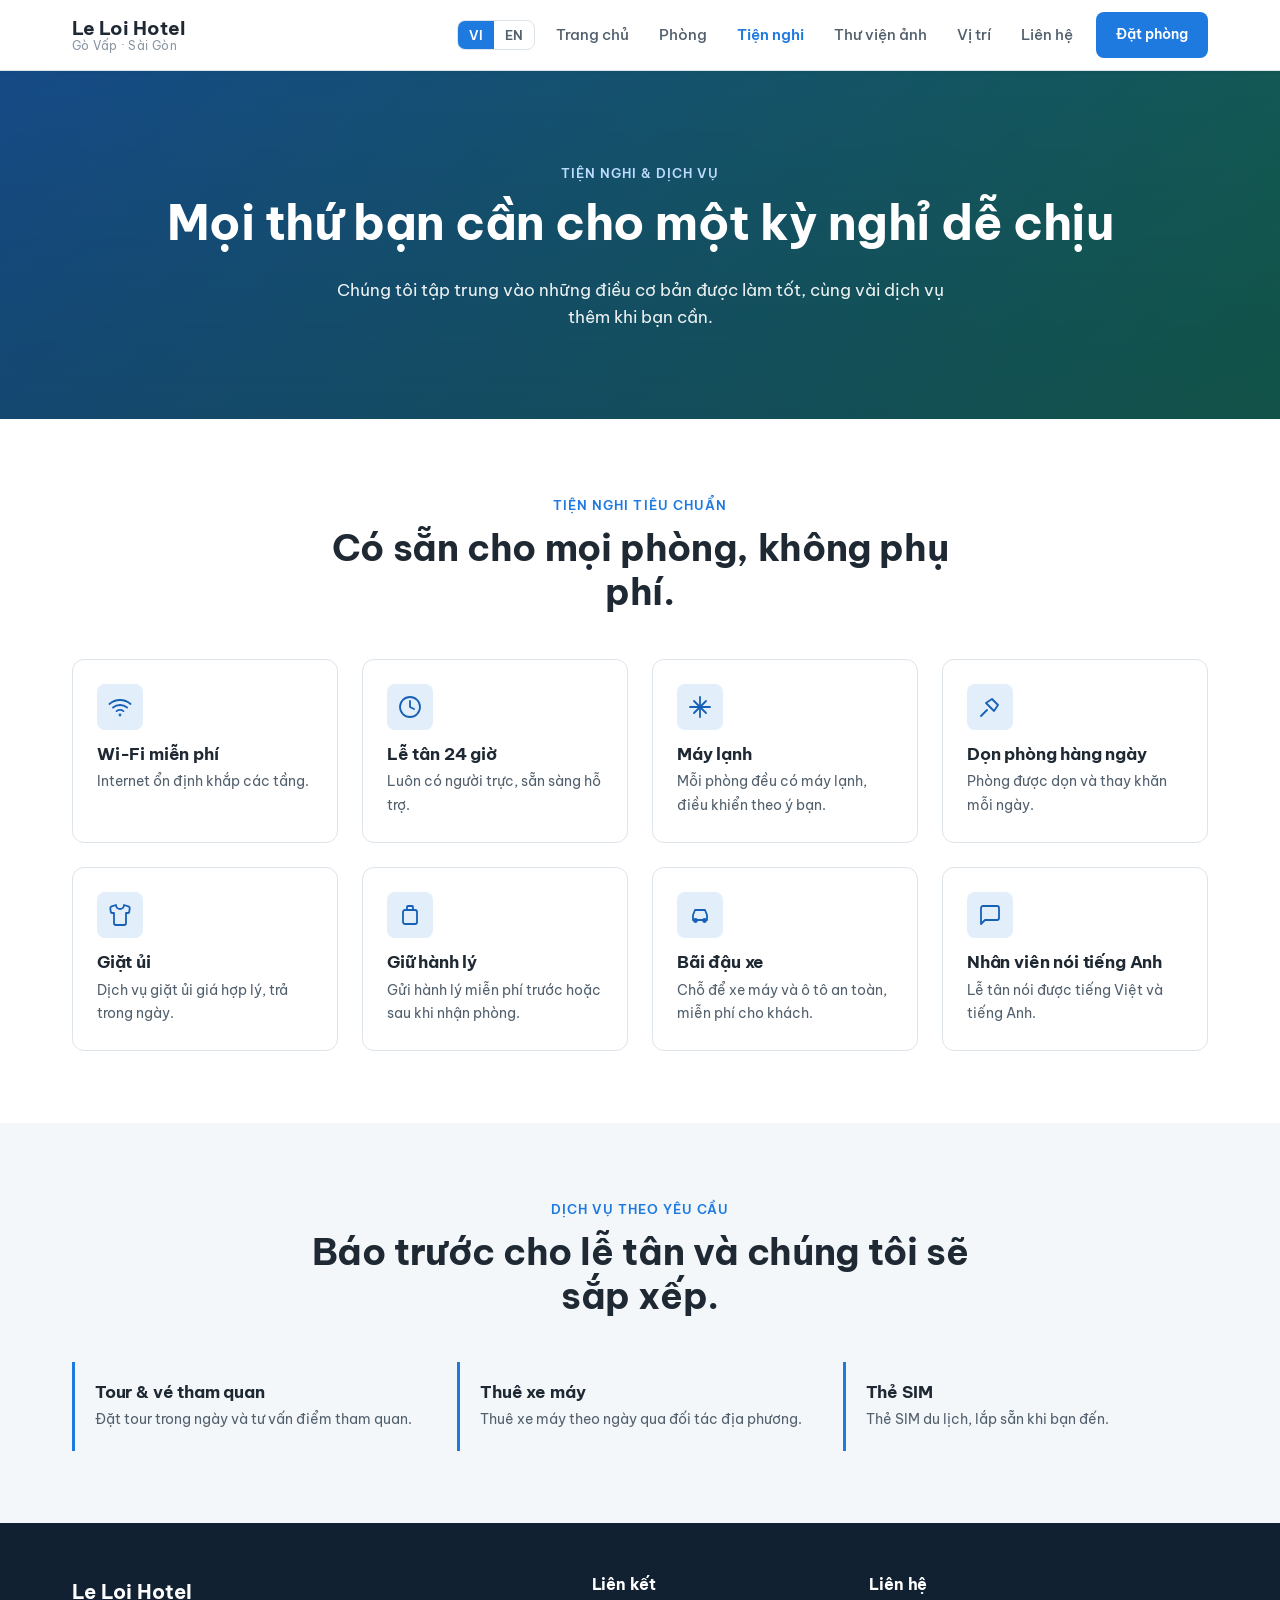
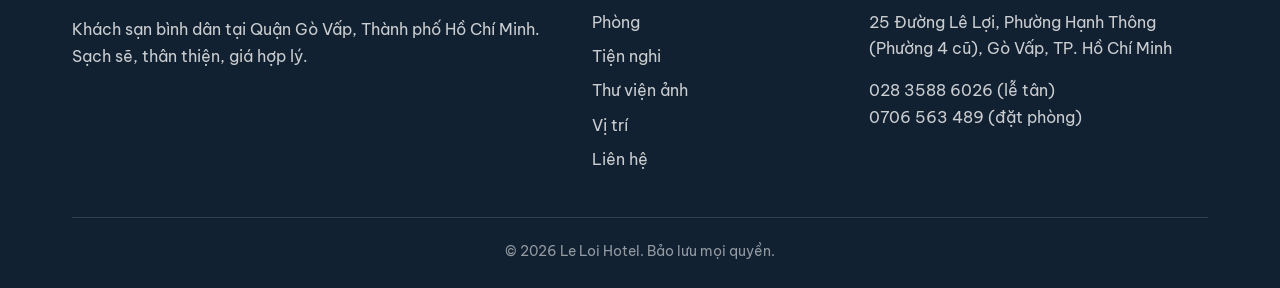
==== commit b9b057df: "Remove breakfast and airport pickup services Co-Authored-By: Claude Sonnet 4.6 <noreply@anthropic.co" ====
--- a/amenities.html
+++ b/amenities.html
@@ -65,7 +65,7 @@
         <div class="feature reveal"><div class="feature__icon"><svg viewBox="0 0 24 24" fill="none" stroke="currentColor" stroke-width="1.8" stroke-linecap="round" stroke-linejoin="round"><path d="M20.38 3.46 16 2a4 4 0 0 1-8 0L3.62 3.46a2 2 0 0 0-1.34 2.23l.58 3.47a1 1 0 0 0 .99.84H6v10a2 2 0 0 0 2 2h8a2 2 0 0 0 2-2V10h2.15a1 1 0 0 0 .99-.84l.58-3.47a2 2 0 0 0-1.34-2.23z"/></svg></div><h3 data-i18n="amen.laundry">Giặt ủi</h3><p data-i18n="amen.laundryP">Dịch vụ giặt ủi giá hợp lý, trả trong ngày.</p></div>
         <div class="feature reveal"><div class="feature__icon"><svg viewBox="0 0 24 24" fill="none" stroke="currentColor" stroke-width="1.8" stroke-linecap="round" stroke-linejoin="round"><rect x="5" y="7" width="14" height="14" rx="2"/><path d="M9 7V4a1 1 0 0 1 1-1h4a1 1 0 0 1 1 1v3"/></svg></div><h3 data-i18n="amen.luggage">Giữ hành lý</h3><p data-i18n="amen.luggageP">Gửi hành lý miễn phí trước hoặc sau khi nhận phòng.</p></div>
         <div class="feature reveal"><div class="feature__icon"><svg viewBox="0 0 24 24" fill="none" stroke="currentColor" stroke-width="1.8" stroke-linecap="round" stroke-linejoin="round"><path d="M5 17h14M5 17v-5l2-5h10l2 5v5"/><circle cx="7.5" cy="17.5" r="1.5"/><circle cx="16.5" cy="17.5" r="1.5"/></svg></div><h3 data-i18n="amen.parking">Bãi đậu xe</h3><p data-i18n="amen.parkingP">Chỗ để xe máy và ô tô an toàn, miễn phí cho khách.</p></div>
-        <div class="feature reveal"><div class="feature__icon"><svg viewBox="0 0 24 24" fill="none" stroke="currentColor" stroke-width="1.8" stroke-linecap="round" stroke-linejoin="round"><path d="M18 8h1a4 4 0 0 1 0 8h-1"/><path d="M2 8h16v9a4 4 0 0 1-4 4H6a4 4 0 0 1-4-4z"/><line x1="6" y1="1" x2="6" y2="4"/><line x1="10" y1="1" x2="10" y2="4"/><line x1="14" y1="1" x2="14" y2="4"/></svg></div><h3 data-i18n="amen.breakfast">Bữa sáng</h3><p data-i18n="amen.breakfastP">Bữa sáng đơn giản có sẵn mỗi buổi sáng theo yêu cầu.</p></div>
+
         <div class="feature reveal"><div class="feature__icon"><svg viewBox="0 0 24 24" fill="none" stroke="currentColor" stroke-width="1.8" stroke-linecap="round" stroke-linejoin="round"><path d="M21 15a2 2 0 0 1-2 2H7l-4 4V5a2 2 0 0 1 2-2h14a2 2 0 0 1 2 2z"/></svg></div><h3 data-i18n="amen.english">Nhân viên nói tiếng Anh</h3><p data-i18n="amen.englishP">Lễ tân nói được tiếng Việt và tiếng Anh.</p></div>
       </div>
     </div>
@@ -78,7 +78,7 @@
         <h2 data-i18n="amen.servLead">Báo trước cho lễ tân và chúng tôi sẽ sắp xếp.</h2>
       </div>
       <div class="services-list reveal">
-        <div class="service-item"><h4 data-i18n="amen.airport">Đưa đón sân bay</h4><p data-i18n="amen.airportP">Đón và trả tại Sân bay Tân Sơn Nhất với giá cố định.</p></div>
+
         <div class="service-item"><h4 data-i18n="amen.tour">Tour & vé tham quan</h4><p data-i18n="amen.tourP">Đặt tour trong ngày và tư vấn điểm tham quan.</p></div>
         <div class="service-item"><h4 data-i18n="amen.moto">Thuê xe máy</h4><p data-i18n="amen.motoP">Thuê xe máy theo ngày qua đối tác địa phương.</p></div>
         <div class="service-item"><h4 data-i18n="amen.sim">Thẻ SIM</h4><p data-i18n="amen.simP">Thẻ SIM du lịch, lắp sẵn khi bạn đến.</p></div>
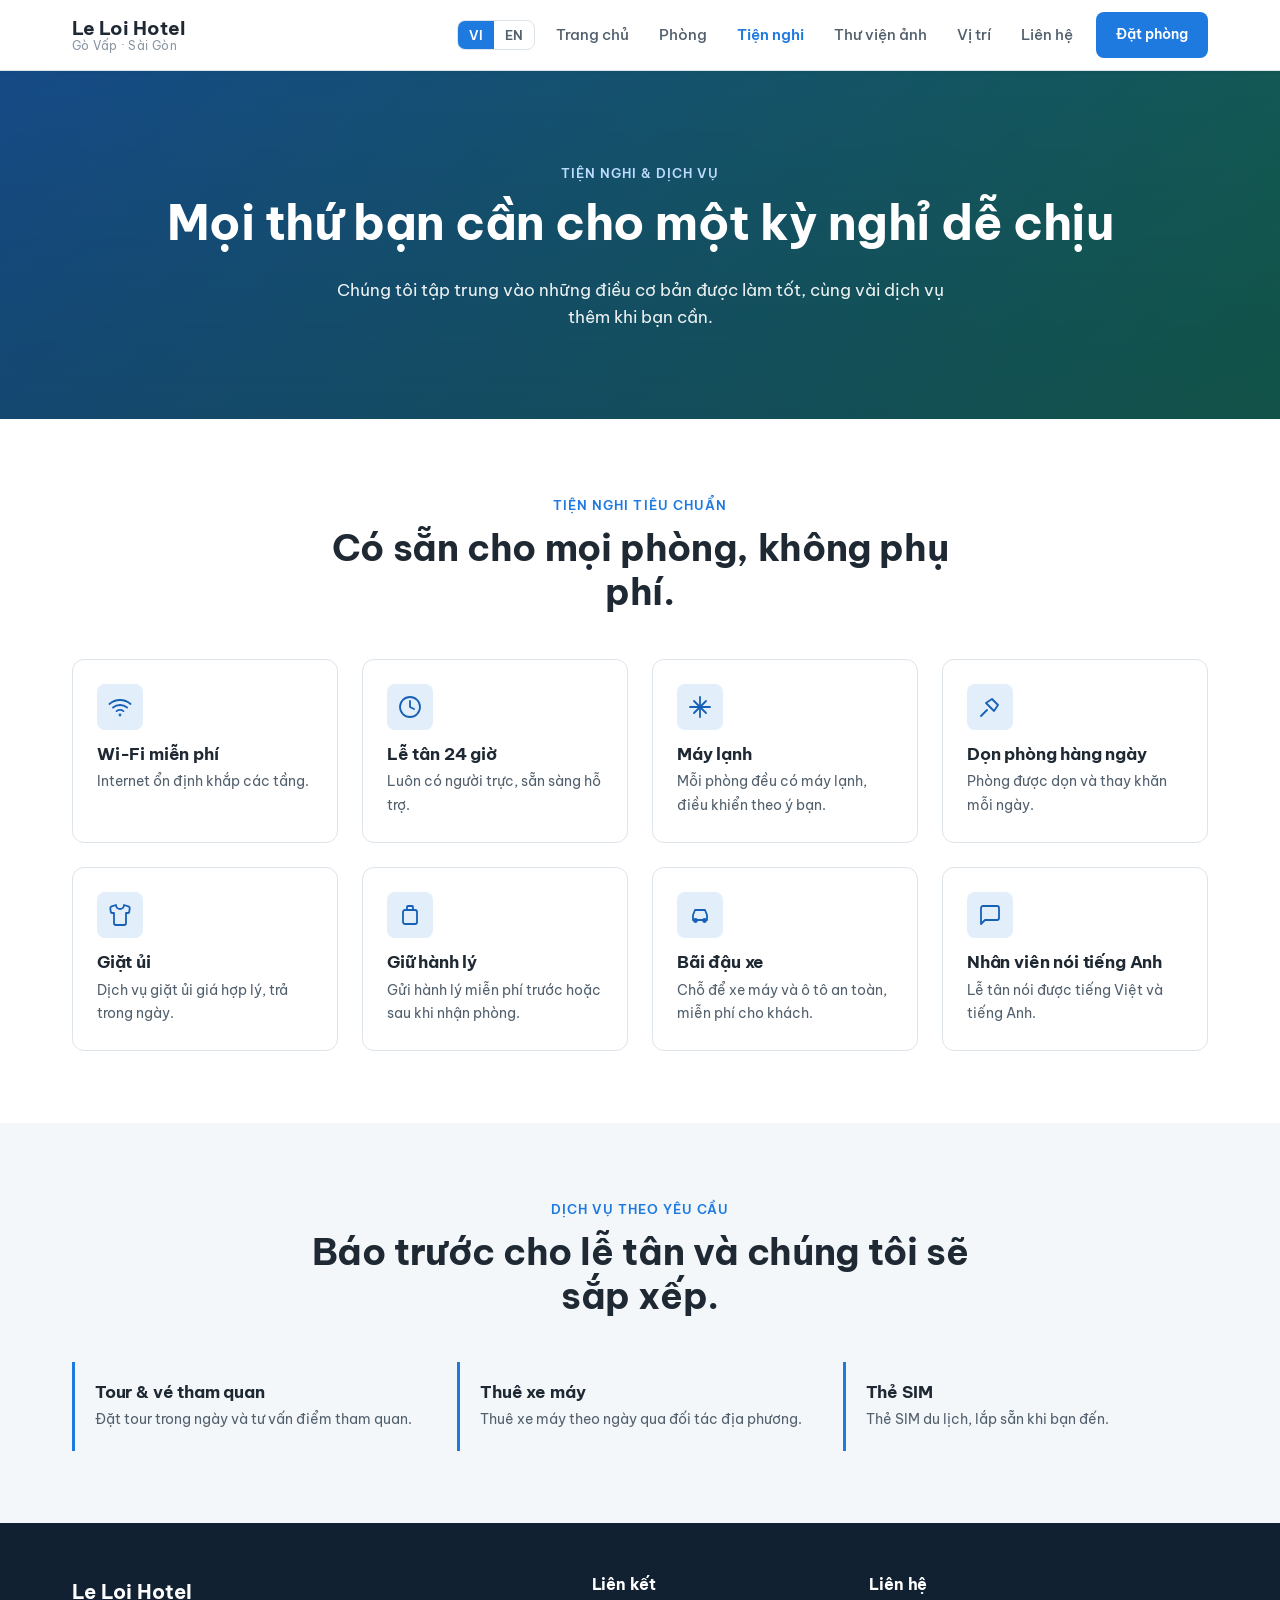
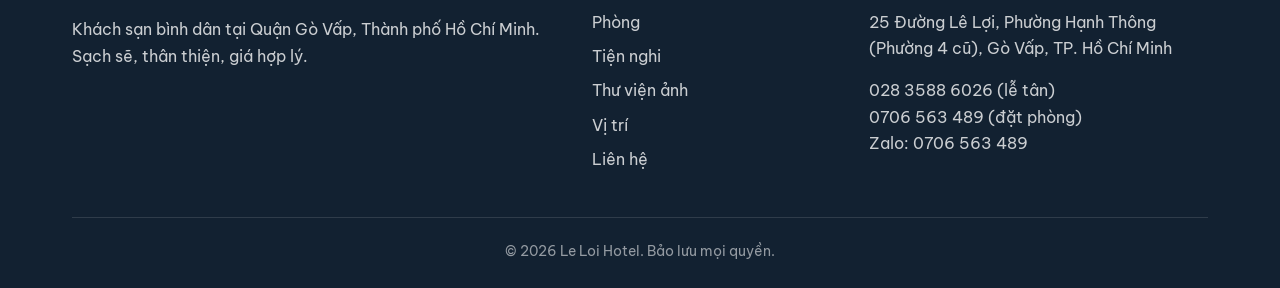
==== commit 04ed446c: "Replace email with Zalo contact link (0706563489) Co-Authored-By: Claude Sonnet 4.6 <noreply@anthrop" ====
--- a/amenities.html
+++ b/amenities.html
@@ -107,8 +107,8 @@
         </div>
         <div>
           <h4 data-i18n="foot.contact">Liên hệ</h4>
-          <p data-i18n="foot.addr">Đường Lê Lợi, Quận Gò Vấp, TP. Hồ Chí Minh</p>
-          <p>028 3588 6026 (lễ tân)<br>0706 563 489 (đặt phòng)</p>
+          <p data-i18n="foot.addr">25 Đường Lê Lợi, Phường Hạnh Thông (Phường 4 cũ), Gò Vấp, TP. Hồ Chí Minh</p>
+          <p>028 3588 6026 (lễ tân)<br>0706 563 489 (đặt phòng)<br><a href="https://zalo.me/0706563489" target="_blank" rel="noopener">Zalo: 0706 563 489</a></p>
         </div>
       </div>
       <div class="footer__bottom">
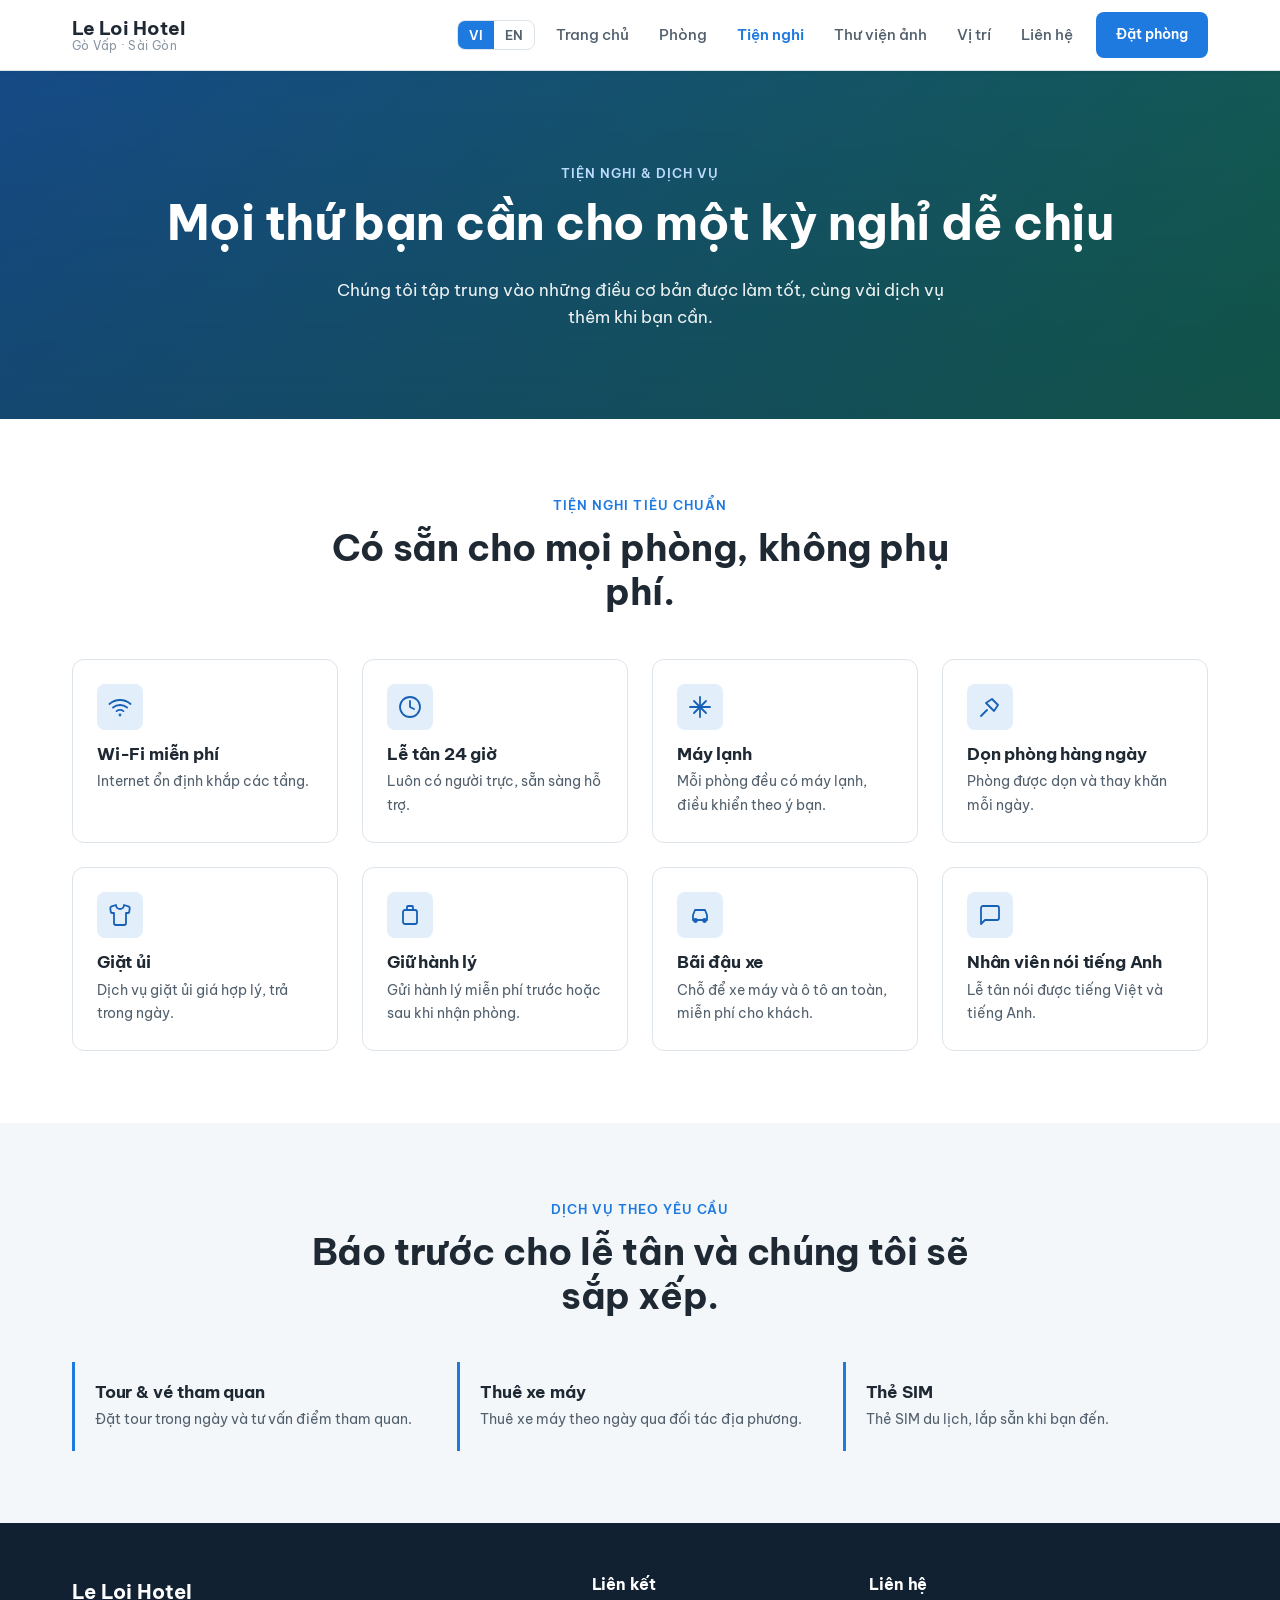
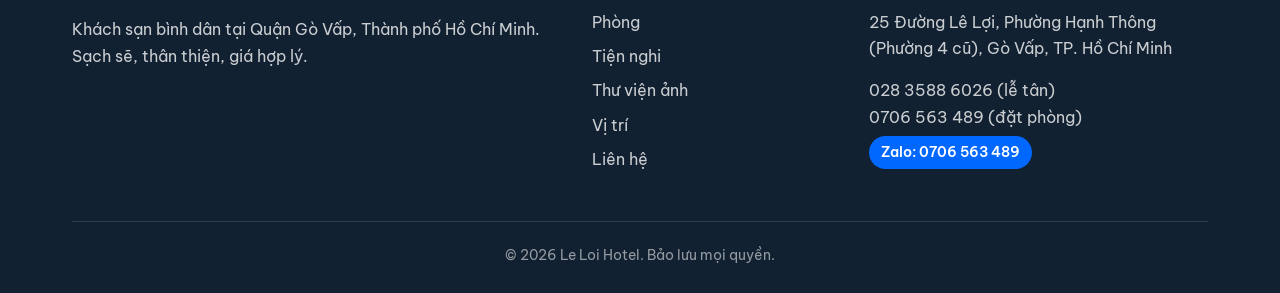
==== commit b149b1ac: "Style Zalo link as a visible blue badge across all pages Co-Authored-By: Claude Sonnet 4.6 <noreply@" ====
--- a/amenities.html
+++ b/amenities.html
@@ -108,7 +108,7 @@
         <div>
           <h4 data-i18n="foot.contact">Liên hệ</h4>
           <p data-i18n="foot.addr">25 Đường Lê Lợi, Phường Hạnh Thông (Phường 4 cũ), Gò Vấp, TP. Hồ Chí Minh</p>
-          <p>028 3588 6026 (lễ tân)<br>0706 563 489 (đặt phòng)<br><a href="https://zalo.me/0706563489" target="_blank" rel="noopener">Zalo: 0706 563 489</a></p>
+          <p>028 3588 6026 (lễ tân)<br>0706 563 489 (đặt phòng)<br><a href="https://zalo.me/0706563489" target="_blank" rel="noopener" class="zalo-link">Zalo: 0706 563 489</a></p>
         </div>
       </div>
       <div class="footer__bottom">
--- a/css/style.css
+++ b/css/style.css
@@ -565,6 +565,20 @@
 .footer__brand-name { font-family: var(--font-heading); font-weight: 700; font-size: 1.25rem; color: #fff; margin-bottom: 8px; }
 .footer a { color: rgba(255,255,255,0.78); }
 .footer a:hover { color: #fff; }
+.zalo-link {
+  display: inline-flex;
+  align-items: center;
+  gap: 6px;
+  background: #0068ff;
+  color: #fff !important;
+  padding: 5px 12px;
+  border-radius: 20px;
+  font-size: 0.88rem;
+  font-weight: 600;
+  margin-top: 6px;
+  text-decoration: none;
+}
+.zalo-link:hover { background: #0057d9; color: #fff !important; }
 .footer__links li { margin-bottom: 8px; }
 .footer__bottom { border-top: 1px solid rgba(255,255,255,0.12); padding-top: 22px; font-size: 0.85rem; color: rgba(255,255,255,0.55); text-align: center; }
 @media (max-width: 768px) {
